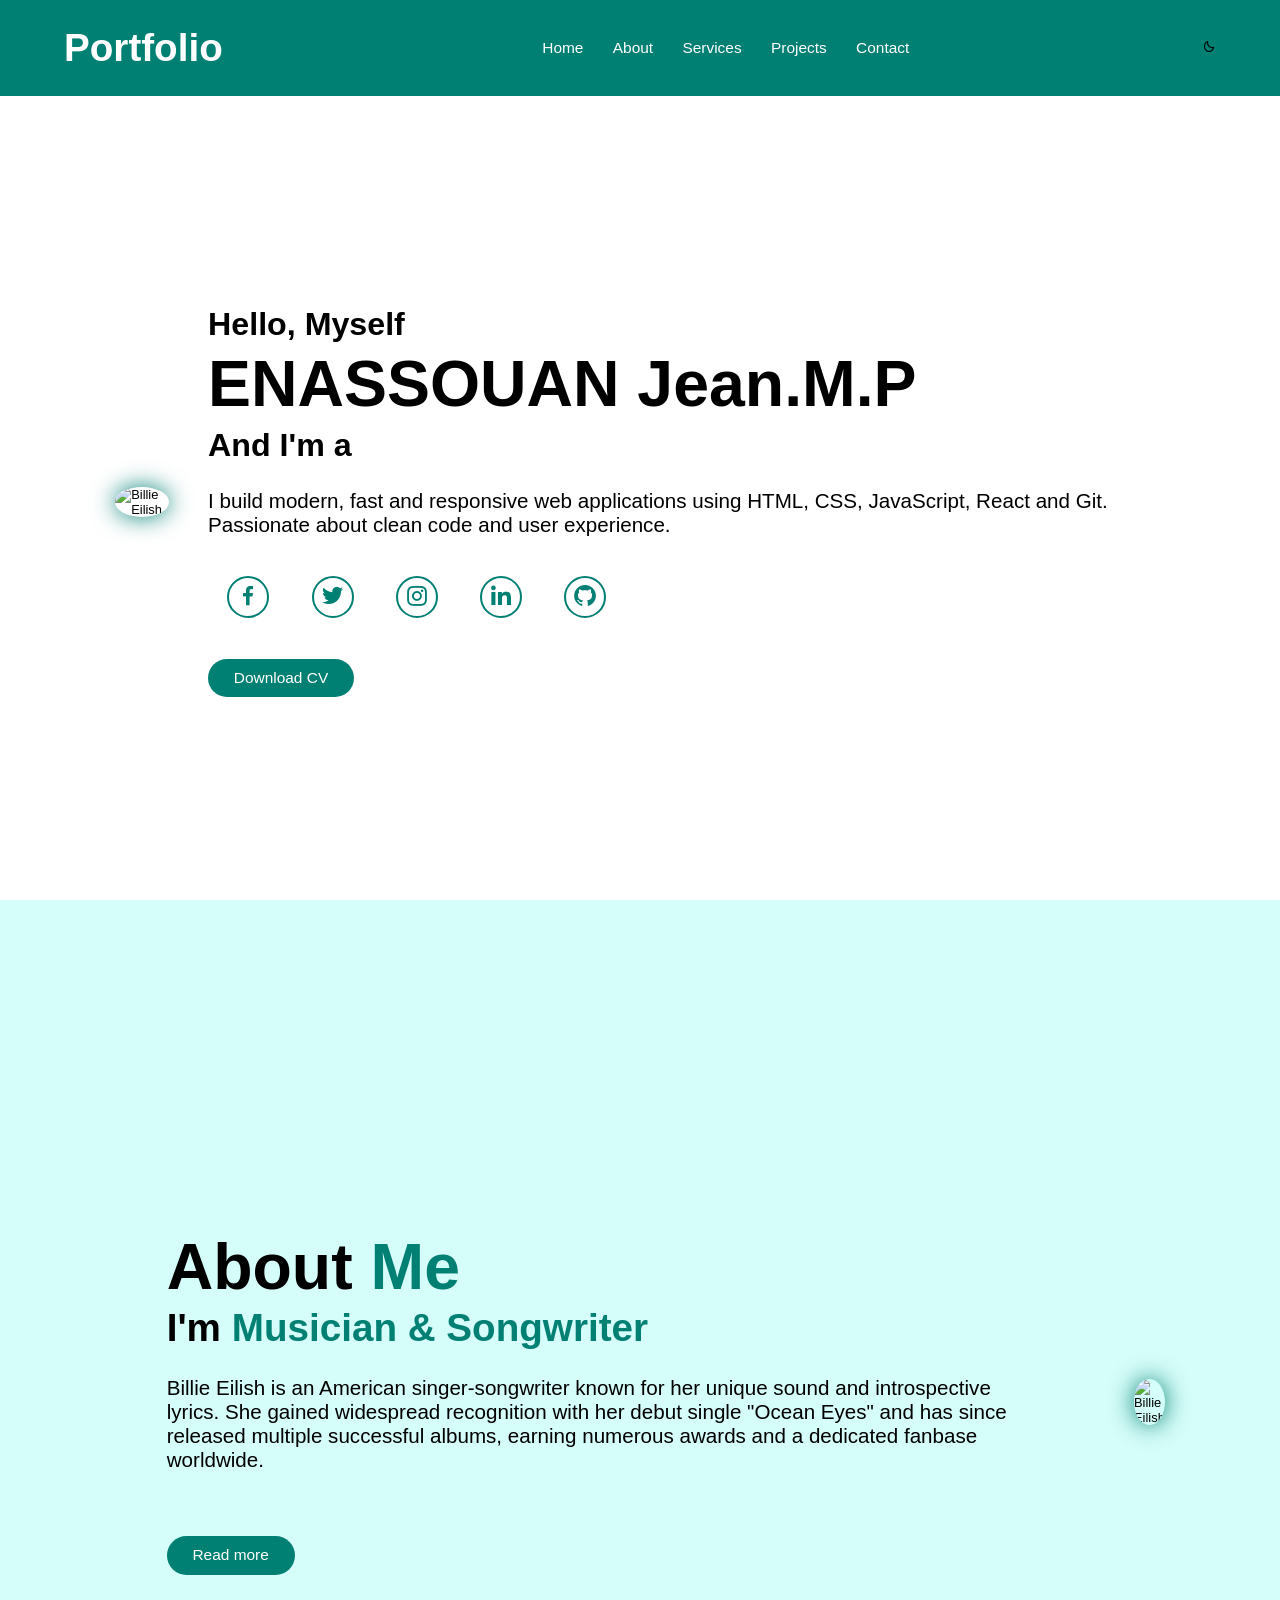
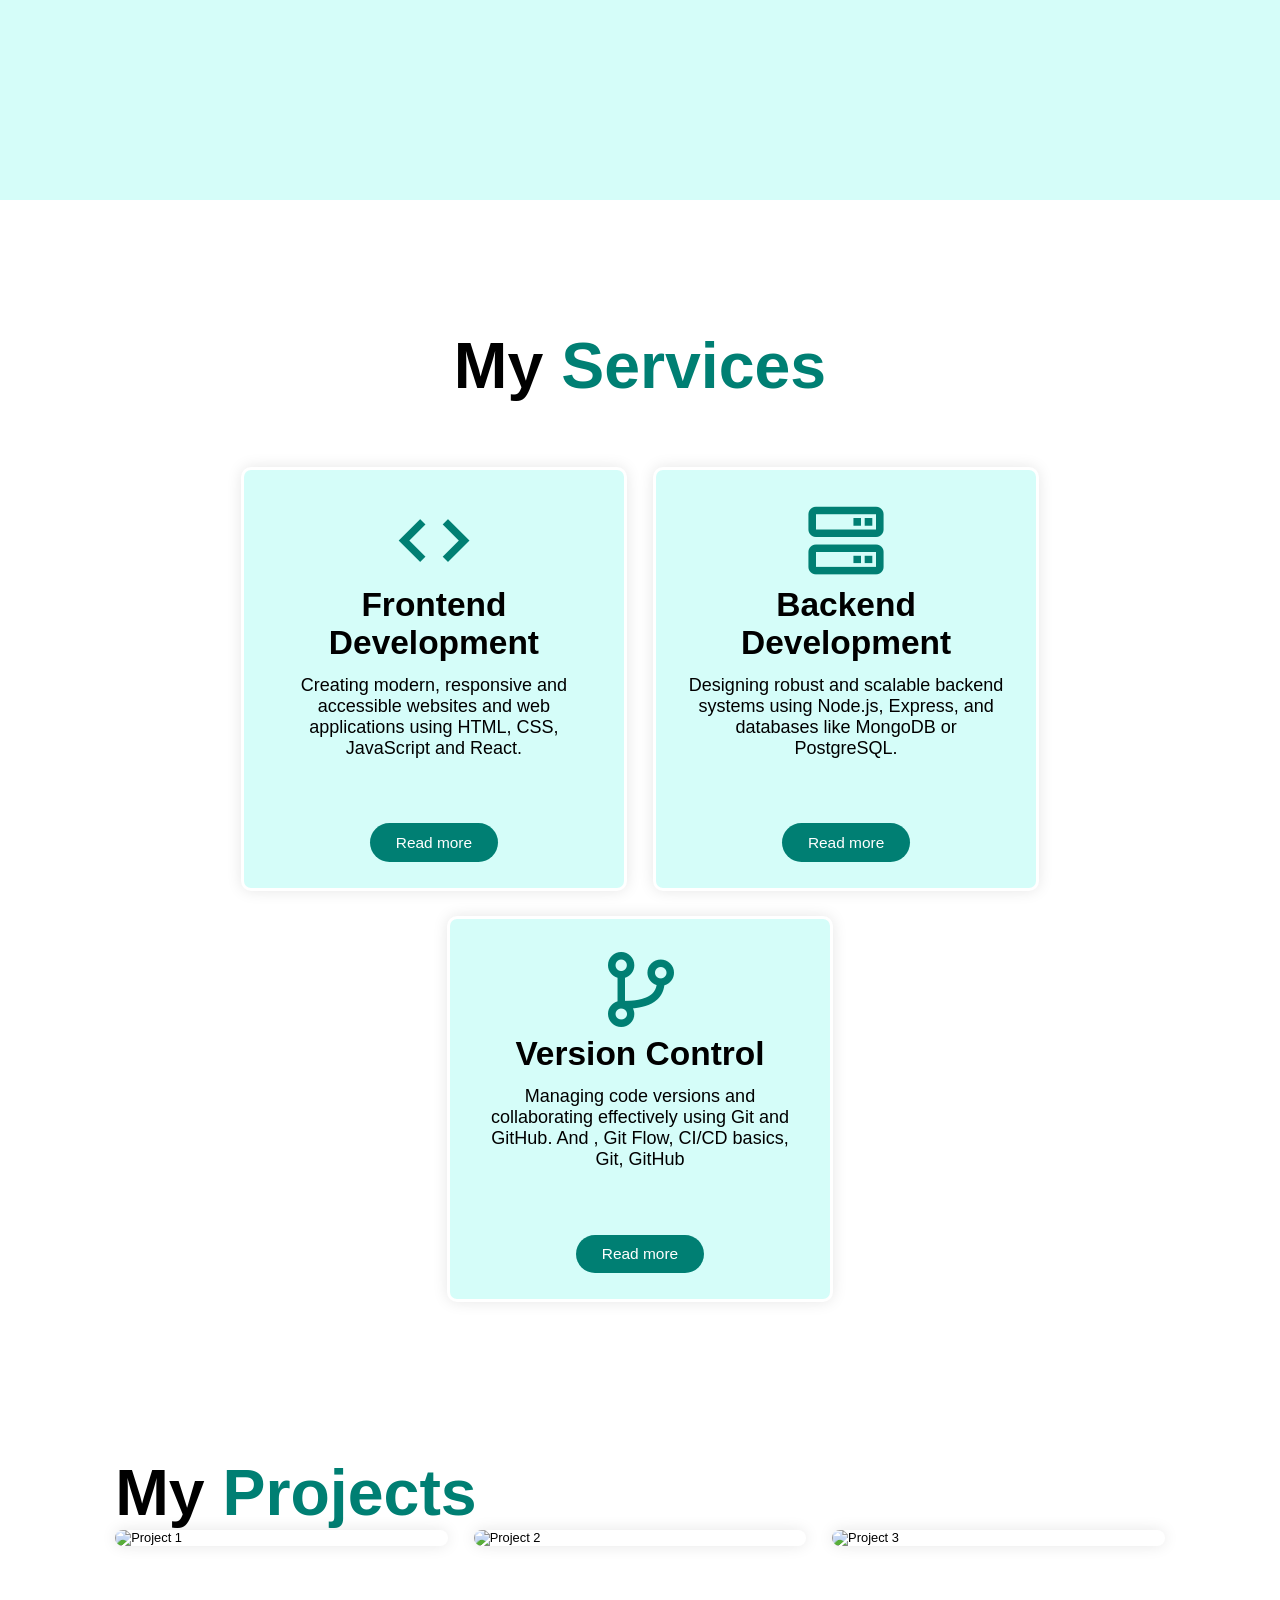
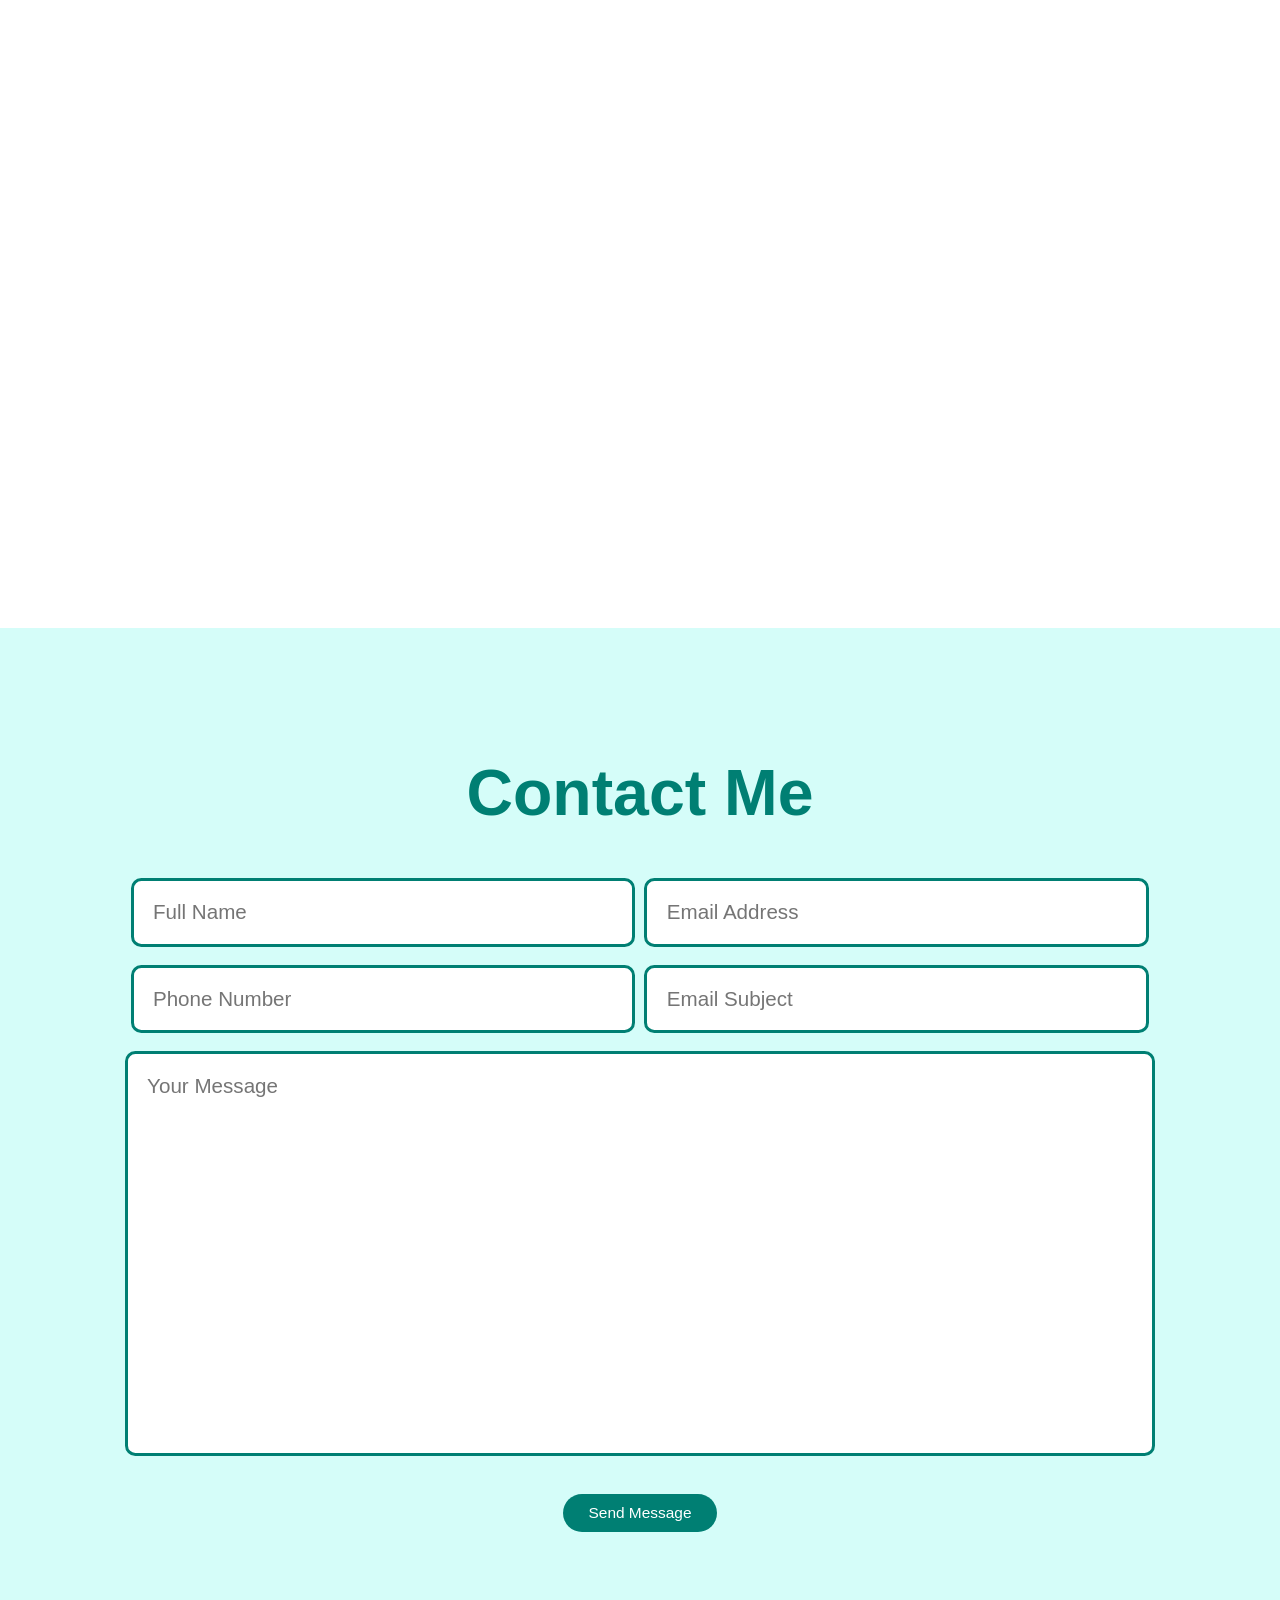
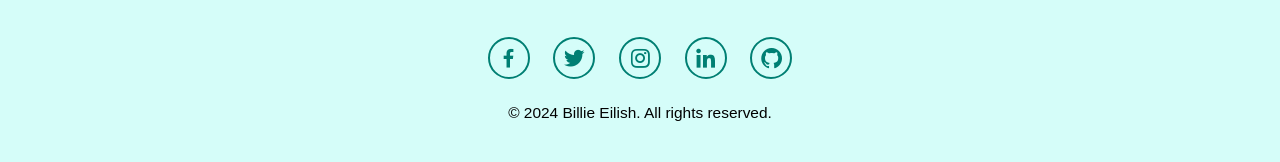
==== dev/index.html @ 5cc4d71e "troisiem commit" ====
<!DOCTYPE html>
<html lang="fr">
<head>
    <meta charset="UTF-8">
    <meta name="viewport" content="width=device-width, initial-scale=1.0">
    <link href='https://unpkg.com/boxicons@2.1.4/css/boxicons.min.css' rel='stylesheet'>
    <link rel="stylesheet" href="portfolio.css">
    <title>Portfolio</title>
</head>
<body>

    <!-- header section code -->
    <header class="header">
        <a href="#home" class="logo">Portfolio</a>
        
        <i class='bx bx-menu' id="menu-icone"></i>

        <nav class="navbar">
            <a href="#home">Home</a>
            <a href="#about">About</a>
            <a href="#services">Services</a>
            <a href="#projects">Projects</a>
            <a href="#contact">Contact</a>
        </nav>
        <i class='bx bx-moon' id="darkMode-icon"></i>
    </header>

    <!-- home section code -->

    <section class="home" id="home">
        <div class="home-img">
            <img src="asset/Billie Eilish.jpg" alt="Billie Eilish">
        </div>

        <div class="home-content">
            <h3>Hello, Myself</h3>
            <h1>ENASSOUAN Jean.M.P</h1>
            <h3>And I'm a <span class="multiple-text"></span></h3>
            <p>
                I build modern, fast and responsive web applications using
                HTML, CSS, JavaScript, React and Git.
                Passionate about clean code and user experience.
            </p>
            <div class="social-media">
                <a href="https://www.facebook.com/profile.php?id=100071706732701"><i class='bx bxl-facebook' ></i></a>
                <a href="https://twitter.com/neaj_uzi"><i class='bx bxl-twitter' ></i></a>
                <a href="https://www.instagram.com/neaj_uzi?igsh=MXEyanVhbTJsMXY1cQ=="><i class='bx bxl-instagram'></i></a>
                <a href="https://www.linkedin.com/in/jean-enassouan-a06a39319/"><i class='bx bxl-linkedin'></i></a>
                <a href="https://github.com/neaj-uzi9"><i class='bx bxl-github' ></i></a>
            </div>
            <br>
            <a href="asset/Jean (1).pdf" download class="btn">Download CV</a>
        </div>
    </section>

    <!-- about section code -->
    
    <section class="about" id="about">
        <div class="about-content">
            <h2 class="heading">About <span>Me</span></h2>
            <h3>I'm <span>Musician & Songwriter</span></h3>
            <p>
                Billie Eilish is an American singer-songwriter known for her unique sound and introspective lyrics.
                She gained widespread recognition with her debut single "Ocean Eyes" and has since released multiple successful albums, earning numerous awards and a dedicated fanbase worldwide.
            </p>
            <a href="#" class="btn">Read more</a>
        </div>

        <div class="about-imge">
            <img src="asset/Billie eilish 🥰.jpg" alt="Billie Eilish">
        </div>
    </section>

    <!-- services section code-->
    
    <section class="services" id="services">
        <h2 class="heading">My <span>Services</span></h2>
        <div class="services-container">
            <div class="services-box">
                <i class='bx bx-code'></i>
                <h3>Frontend Development</h3>
                <p>Creating modern, responsive and accessible websites and web applications using HTML, CSS, JavaScript and React.</p>
                <a href="#" class="btn">Read more</a>
            </div>

            <div class="services-box">
                <i class='bx bx-server'></i>
                <h3>Backend Development</h3>
                <p>Designing robust and scalable backend systems using Node.js, Express, and databases like MongoDB or PostgreSQL.</p>
                <a href="#" class="btn">Read more</a>
            </div>

            <div class="services-box">
                <i class='bx bx-git-branch'></i>
                <h3>Version Control</h3>
                <p>Managing code versions and collaborating effectively using Git and GitHub. And , Git Flow, CI/CD basics, Git, GitHub</p>
                <a href="#" class="btn">Read more</a>
            </div>
        </div>
    </section>

    <section class="projects" id="projects">
        <h2 class="heading">My <span>Projects</span></h2>

        <div class="projects-container">
            <div class="project-box">
                <img src="asset/project1.jpg" loading="lazy" alt="Project 1">
                <div class="project-layer">
                    <h4>Portfolio Website</h4>
                    <p>Responsive portfolio built with HTML, CSS & JavaScript.</p>
                    <a href="#" target="_blank"><i class='bx bx-link-external'></i></a>
                </div>
            </div>

            <div class="project-box">
                <img src="asset/project2.jpg" loading="lazy" alt="Project 2">
                <div class="project-layer">
                    <h4>Todo App</h4>
                    <p>CRUD app using JavaScript & LocalStorage.</p>
                    <a href="#" target="_blank"><i class='bx bx-link-external'></i></a>
                </div>
            </div>

            <div class="project-box">
                <img src="asset/project3.jpg" loading="lazy" alt="Project 3">
                <div class="project-layer">
                    <h4>API App</h4>
                    <p>REST API integration with fetch & async/await.</p>
                    <a href="#" target="_blank"><i class='bx bx-link-external'></i></a>
                </div>
            </div>
        </div>
    </section>


    <!-- contact section code -->
    <section class="contact" id="contact">
        <h2 class="heading">Contact <span>Me</span></h2>
        
        <form id="contact-form">
            <div class="input-box">
                <input type="text" name="Full Name" placeholder="Full Name" required>
                <input type="email" name="Email" placeholder="Email Address" required>
            </div>
            <div class="input-box">
                <input type="tel" name="Phone Number" placeholder="Phone Number" required>
                <input type="text" name="Email Subject" placeholder="Email Subject" required></input>
            </div>
            <textarea name="Message" id="" cols="30" rows="15" placeholder="Your Message" required></textarea>
            <input type="submit" value="Send Message" class="btn">
        </form>
    </section>
    <footer class="footer">
        <div class="social">
            <a href="#"><i class='bx bxl-facebook' ></i></a>
            <a href="#"><i class='bx bxl-twitter' ></i></a>
            <a href="#"><i class='bx bxl-instagram'></i></a>
            <a href="#"><i class='bx bxl-linkedin'></i></a>
            <a href="#"><i class='bx bxl-github' ></i></a>
        </div>
        <p class="copyright">
            &copy; 2024 Billie Eilish. All rights reserved.
        </p>
    </footer>

    <script src="https://cdn.jsdelivr.net/npm/emailjs-com@3/dist/email.min.js"></script>
    <script src="https://unpkg.com/scrollreveal" defer></script>
    <script src="https://unpkg.com/typed.js@3.0.0/dist/typed.umd.js" defer></script>
    <script src="portfolio.js" defer></script>
</body>
</html>
---- dev/portfolio.css ----
*{
    margin: 0;
    padding: 0;
    box-sizing: border-box;
    text-decoration: none;
    border: none;
    outline: none;
    scroll-behavior: smooth;
    font-family: -apple-system, sans-serif;
}

:root {
    --bg-color:#fff;
    --snd-bg-color:#d5fdf9;
    --text-color:#000;
    --main-color:#007f73;
}

html{
    font-size: 80.5%;
    overflow-x: hidden;
}

body.dark {
    --bg-color:#0f172a;
    --snd-bg-color:#020617;
    --text-color:#e5e7eb;
    --main-color:#38bdf8;
}

body{
    background: var(--bg-color);
    color: var(--text-color);
}

section{
    min-height: 100vh;
    padding: 10rem 9% 2rem;
}

header{
    position: fixed;
    width: 100%;
    top: 0;
    right: 0;
    z-index: 1000;
    display: flex;
    align-items: center;
    justify-content: space-between;
    padding: 2rem 5%;
    background: var(--main-color);
    backdrop-filter: blur(10px);
    transition: all 0.5s ease;
}

.logo{
    color: var(--bg-color);
    font-size: 3rem;
    font-weight: 700;
    cursor: pointer;
    transition: 0.3s ease;
}

.logo:hover{
    transform: scale(1.05);
}

.navbar a{
    color: var(--bg-color);
    font-size: 1.2rem;
    font-weight: 500;
    margin-left: 2rem;
    transition: 0.3s ease;
}

.navbar a:hover,

.navbar a.active{
    color: var(--snd-bg-color);
}

#menu-icone{
    color: var(--bg-color);
    font-size: 3.6rem;
    cursor: pointer;
    display: none;
}

/*home section code*/

.home{
    display: flex;
    justify-content: center;
    align-items: center;
}

.home-img img{
    width: 25rem;
    height: 25rem;
    border-radius: 50%;
    object-fit: cover;
    /*border: 5px solid var(--main-color);*/
    box-shadow: 0 0 25px var(--main-color);
    cursor: pointer;
    animation: floatImage 4s ease-in-out infinite;
    transition: 0.4s ease;
}

.home-img img:hover{
    box-shadow: 0 0 25px var(--main-color),
                0 0 35px var(--main-color),
                0 0 45px var(--main-color);
    transform: scale(1.05);
}

@keyframes floatImage {
    0% {
        transform: translateY(0);
    }
    50% {
        transform: translateY(-20px);
    }
    100% {
        transform: translateY(0);
    }
}

.home-content {
    margin-left: 3rem;
}

.home-content h3{
    font-size: 2.5rem;;
    margin-bottom: 0rem;
    font-weight: 650;
}

.home-content h3:nth-of-type(2){
    margin-bottom: 2rem;
}

span{
    color: var(--main-color);
}

.home-content h1{
    font-size: 5rem;
    font-weight: 700;
    line-height: 1.3;
}

.home-content p{
    font-size: 1.6rem;
}

/*.social-media{
    display: flex;
    align-items: center;
    justify-content: center;
    gap: 1.5rem;
    margin-top: 2rem;
}
*/

.social-media a {
    display: inline-flex;
    align-items: center;
    justify-content: center;
    width: 42px;
    height: 42px;
    background: transparent;
    border: 0.2rem solid var(--main-color);
    border-radius: 50%;
    font-size: 2rem;
    color: var(--main-color);
    margin: 3rem 1.5rem 0;
    transition: 0.3s ease;
}

.social-media a:hover{
    transform: scale(1.2) translateY(-10px);
    background-color: var(--main-color);
    color: var(--bg-color);
    box-shadow: 0 0 25px var(--main-color);
}

.btn{
    display: inline-block;
    padding: 0.8rem 2rem;
    background: var(--main-color);
    color: var(--bg-color);
    font-size: 1.2rem;
    font-weight: 500;
    border-radius: 50px;
    margin-top: 2rem;
    transition: 0.3s ease;
}

.btn:hover{
    transform: scale(1.05);
    box-shadow: 0 0 25px var(--main-color);
}

/*About section styling*/

.about{
    display: flex;
    align-items: center;
    justify-content: center;
    gap: 3rem;
    background: var(--snd-bg-color);
}

.about-imge img{
    width: 25rem;
    height: 25rem;
    border-radius: 50%;
    object-fit: cover;
    /*border: 5px solid var(--main-color);*/
    box-shadow: 0 0 25px var(--main-color);
    cursor: pointer;
    animation: floatImage 4s ease-in-out infinite;
    transition: 0.4s ease;
}

.about-imge img:hover{
    box-shadow: 0 0 25px var(--main-color),
                0 0 35px var(--main-color),
                0 0 45px var(--main-color);
    transform: scale(1.05);
}

.heading{
    font-size: 5rem;
    text-align: left;
}

.about-content{
    padding: 0 4rem;
}

.about-content p{
    font-size: 1.6rem;
    margin: 2rem 0 3rem;
}

.about-content h2{
    text-align: left;
    line-height: 1.2;
}

.about-content  h3{
    font-size: 3rem;
}

/*services section styling*/

.services h2{
    margin-bottom: 5rem;
    text-align: center;
}

.services-container {
    display: flex;
    align-items: center;
    justify-content: center;
    gap: 2rem;
    flex-wrap: wrap;
}

.services-container .services-box {
    width: 30rem;
    padding: 2rem;
    background: var(--snd-bg-color);
    border-radius: 10px;
    box-shadow: 0 0 15px rgba(0, 0, 0, 0.1);
    text-align: center;
    transition: 0.3s ease;
    border: 0.3rem solid var(--bg-color);
}

.services-container .services-box:hover {
    transform: scale(1.02);
    box-shadow: 0 0 25px var(--main-color);
}

.services-box i {
    font-size: 7rem;
    color: var(--main-color);
}

.services-box h3 {
    font-size: 2.6rem;
}

.services-box p {
    font-size: 1.4rem;
    margin: 1rem 0  3rem;
}

/*Contact section styling*/

.contact{
    background: var(--snd-bg-color);
}

.contact .heading{
    text-align: center;
}

.contact h2{
    margin-bottom: 3rem;
    color: var(--main-color);
}

.contact form{
    max-width: 80rem;
    margin: 1rem auto;
    text-align: center;
    margin-bottom: 3rem;
}

.contact form .input-box{
    display: flex;
    justify-content: center;
    flex-wrap: wrap;
}

.contact form .input-box input,
.contact form textarea{
    width: 100%;
    padding: 1.5rem;
    font-size: 1.6rem;
    color: var(--text-color);
    background: var(--bg-color);
    border-radius: 0.8rem;
    border: 0.25rem solid var(--main-color);
    margin: 0.7rem 0;
    resize: none;
}

.contact form .input-box input{
    max-width: 49%;
    margin: 0.7rem 0.35rem;
}

.contact form .btn{
    margin-top: 2rem;
}

/*Footer styling*/

.footer{
    position: relative;
    bottom: 0;
    width: 100%;
    padding: 40px 0;
    background-color: var(--snd-bg-color);
}

.footer .social{
    text-align: center;
    padding-bottom: 25px;
    color: var(--main-color);
}

.footer .social a{
    font-size: 25px;
    color: var(--main-color);
    border: 2px solid var(--main-color);
    width: 42px;
    height: 42px;
    line-height: 42px;
    display: inline-block;
    text-align: center;
    border-radius: 50%;
    margin: 0 10px;
    transition: 0.3s ease;
}

.footer .social a:hover{
    transform: scale(1.2) translateY(-10px);
    background-color: var(--main-color);
    color: var(--bg-color);
    box-shadow: 0 0 25px var(--main-color);
}

.footer .copyright{
    text-align: center;
    color: var(--text-color);
    font-size: 1.2rem;
}

/*Responsive design*/

@media (max-width: 1200px) {
    html{
        font-size: 55%;
    }
}

@media (max-width: 991px) {
    .header{
        padding: 2rem 3%;
    }

    section{
        padding: 10rem 3%;
    }
    .services{
        padding: 7rem;
    }
    .contact form .input-box input {
        width: 100%;
    }
    .footer{
        padding: 2rem 3%;
    }
}

@media (max-width: 991px){
    #menu-icone{
        display: block;
    }
    .navbar{
        position: absolute;
        top: 100%;
        right: -100%;
        width: 225px;
        min-height: 100vh;
        background: var(--main-color);
        display: flex;
        flex-direction: column;
        transition: all 0.5s ease;
        /*backdrop-filter: blur(10px);*/
        background: rgba(0, 127, 115, 0.9);

    }
    .navbar a{
        display: block;
        padding: 17px;
        font-size: 22px;
    }
    .navbar.active{
        right: 0;
    }
    .home {
        flex-direction: column;
    }
    .home-content h3 {
        font-size: 2.6rem;
    }
    .home-content h1 {
        font-size:5rem;
    }
    .home-content {
        order: 2;
        margin-left: 1rem;
    }
    .home-img img {
        width: 70vw;
        margin-top: 4rem;
    }
    .about {
        flex-direction: column-reverse;
    }
    .about-imge img {
        width: 70vw;
        margin-top: 4rem;
    }
    .services h2 {
        margin-bottom: 3rem;
    }
}

@media (max-width: 617px){
    .home-img img{
        width: 70vw;
        margin-top: 8rem;
    }
    .about-imge img {
        width: 70vw;
        margin-top: 4rem;
    }
}

@media (max-width: 617px){
    html{
        font-size: 50%;
    }
}
/*Scroll animation*/
.reveal{
    opacity: 0;
    transform: translateY(60px);
    transition: 1s ease;
}

.reveal.active{
    opacity: 1;
    transform: translateY(0);
}


/*projects section styling*/

.projects {
    background: var(--bg-color);
}

.projects-container {
    display: grid;
    grid-template-columns: repeat(auto-fit, minmax(280px, 1fr));
    gap: 2rem;
}

.project-box {
    position: relative;
    border-radius: 1rem;
    overflow: hidden;
    box-shadow: 0 0 15px rgba(0,0,0,.1);
}

.project-box img {
    width: 100%;
    transition: 0.4s ease;
}

.project-box:hover img {
    transform: scale(1.1);
}

.project-layer {
    position: absolute;
    inset: 0;
    background: linear-gradient(rgba(0,0,0,.6), var(--main-color));
    display: flex;
    flex-direction: column;
    justify-content: center;
    align-items: center;
    color: #fff;
    opacity: 0;
    transition: 0.4s ease;
    text-align: center;
    padding: 2rem;
}

.project-box:hover .project-layer {
    opacity: 1;
}

.project-layer i {
    font-size: 2.5rem;
    margin-top: 1rem;
}
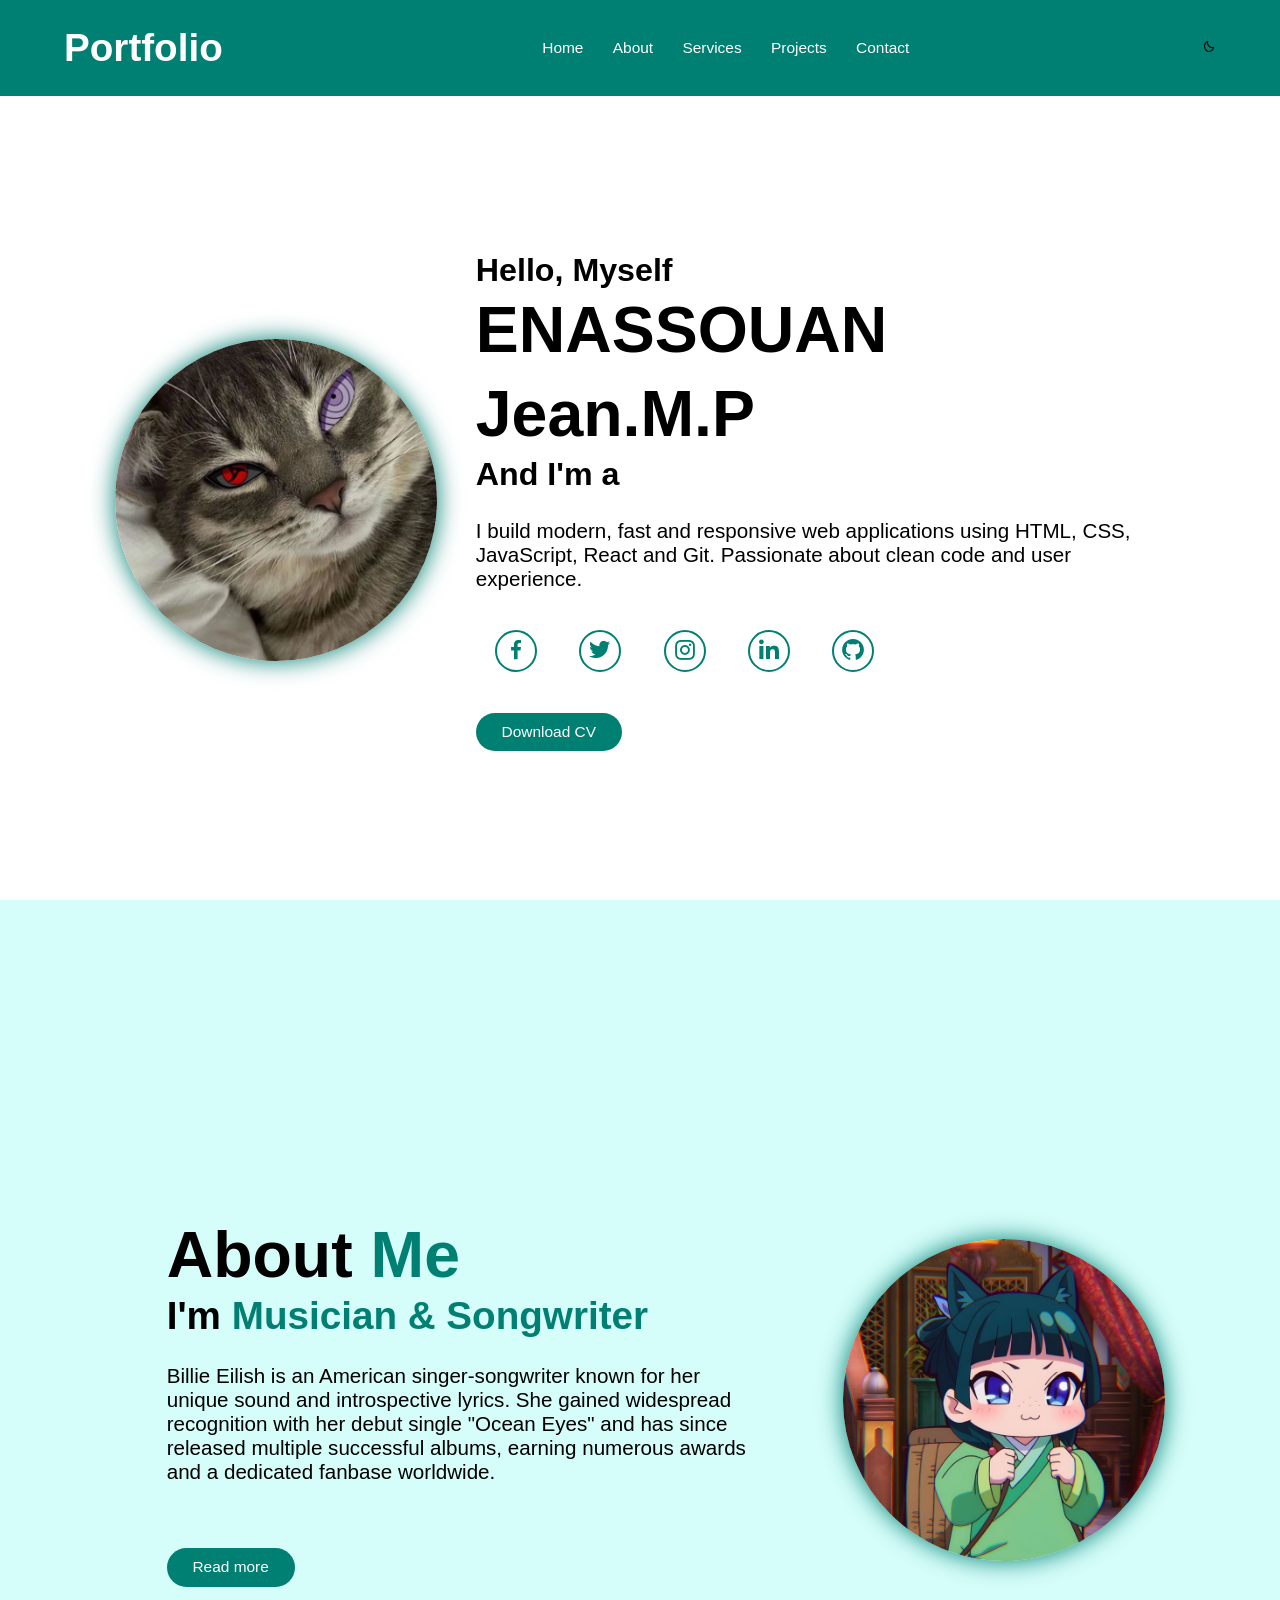
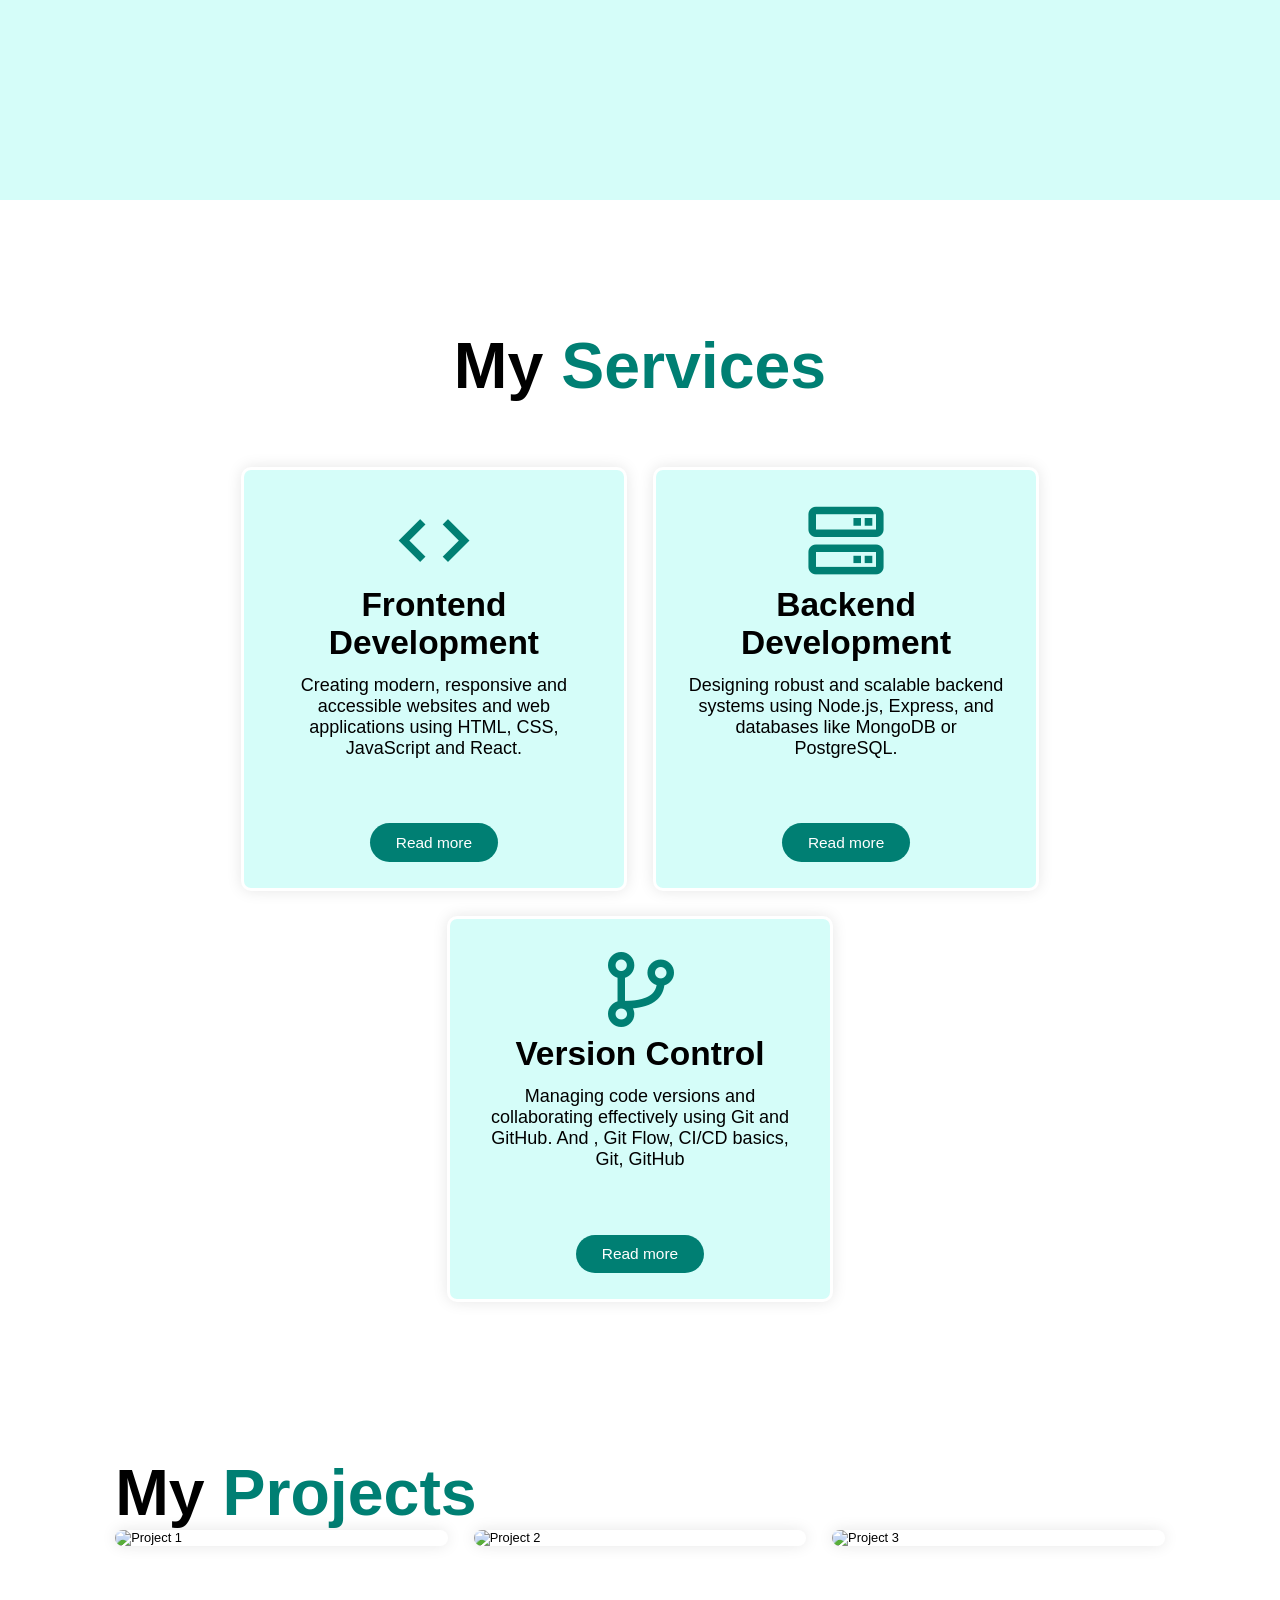
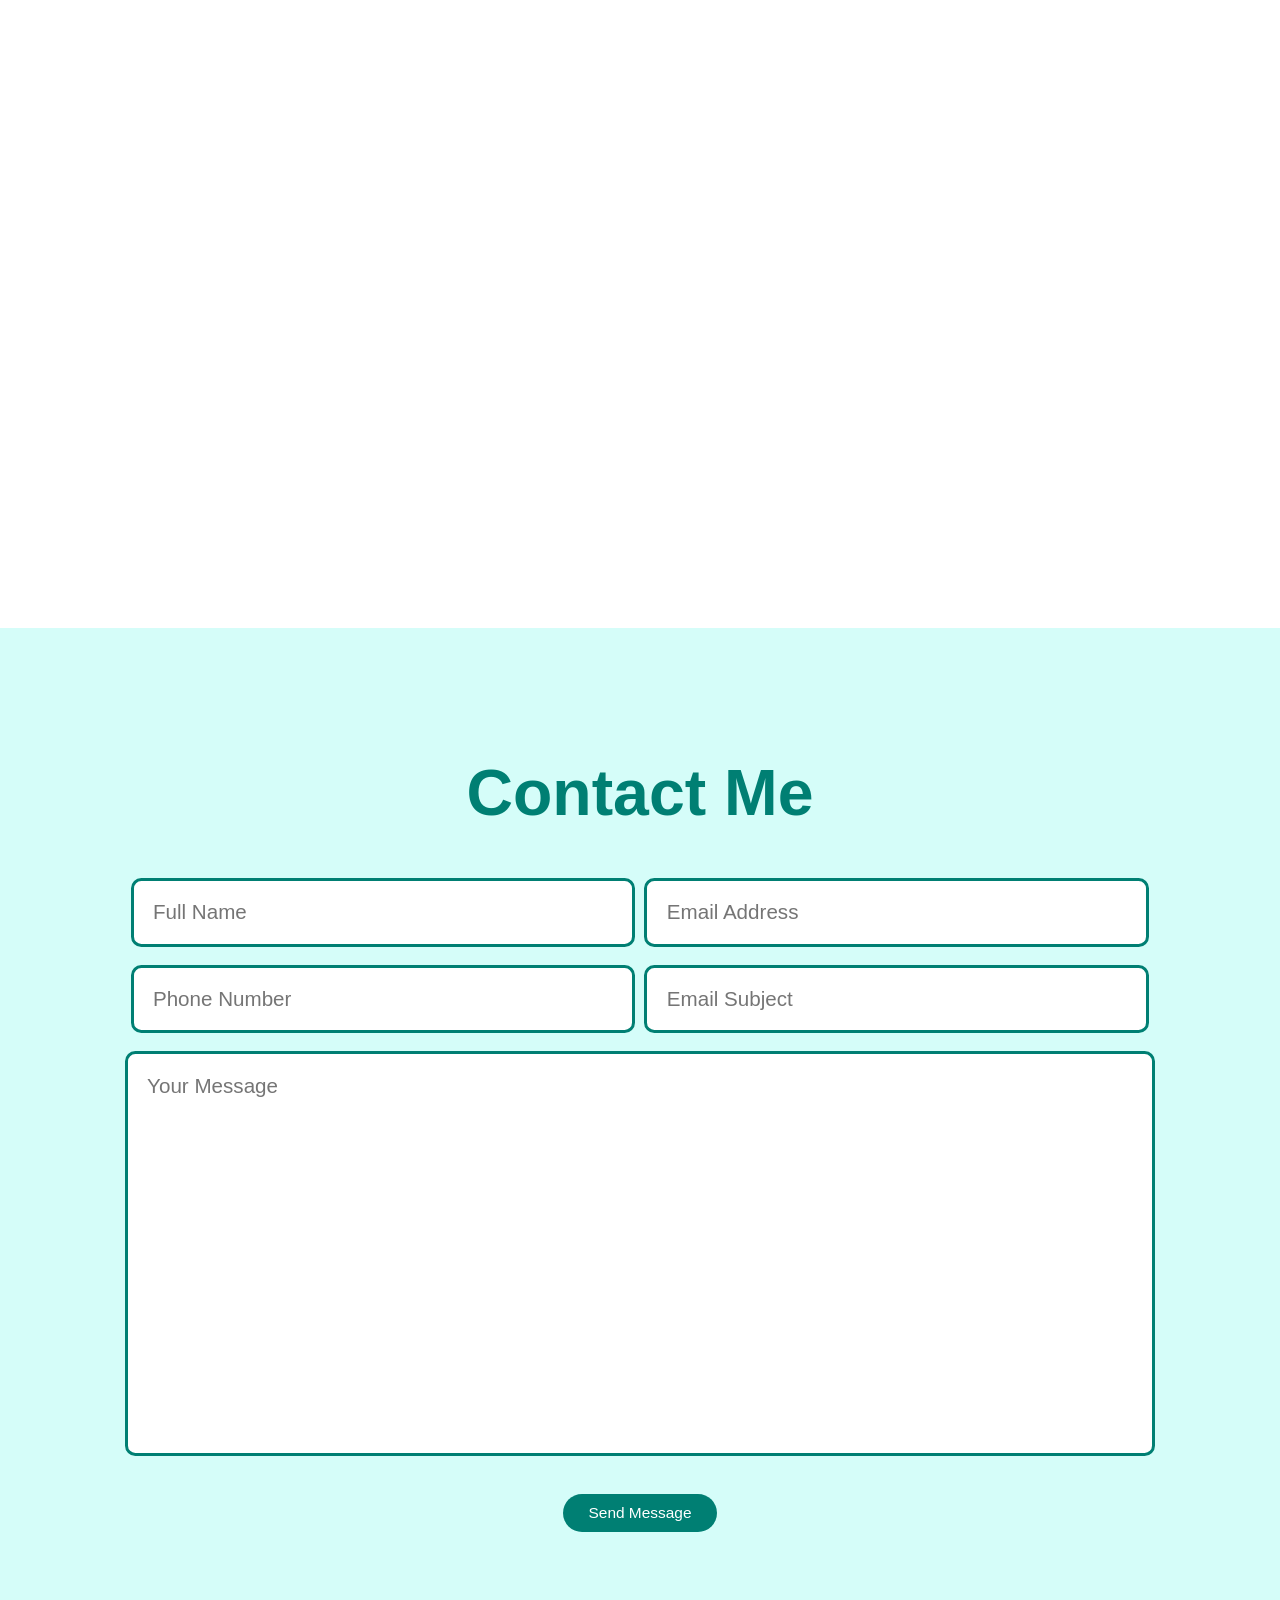
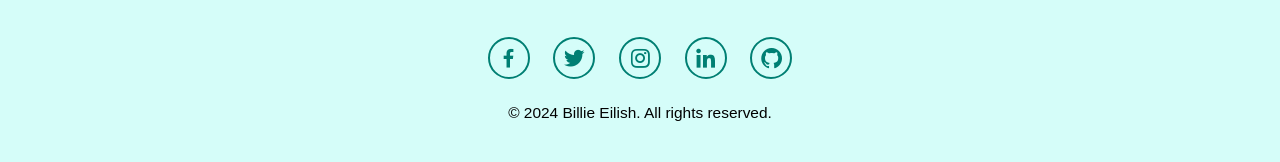
==== commit 0dd7f163: "develop" ====
--- a/dev/index.html
+++ b/dev/index.html
@@ -29,7 +29,7 @@
 
     <section class="home" id="home">
         <div class="home-img">
-            <img src="asset/Billie Eilish.jpg" alt="Billie Eilish">
+            <img src="asset/anima kitty.jpg" alt="Billie Eilish">
         </div>
 
         <div class="home-content">
@@ -67,7 +67,7 @@
         </div>
 
         <div class="about-imge">
-            <img src="asset/Billie eilish 🥰.jpg" alt="Billie Eilish">
+            <img src="asset/Mao Mao.jpg" alt="Billie Eilish">
         </div>
     </section>
 
--- a/dev/portfolio.css
+++ b/dev/portfolio.css
@@ -552,4 +552,4 @@
 .project-layer i {
     font-size: 2.5rem;
     margin-top: 1rem;
-}
+}
